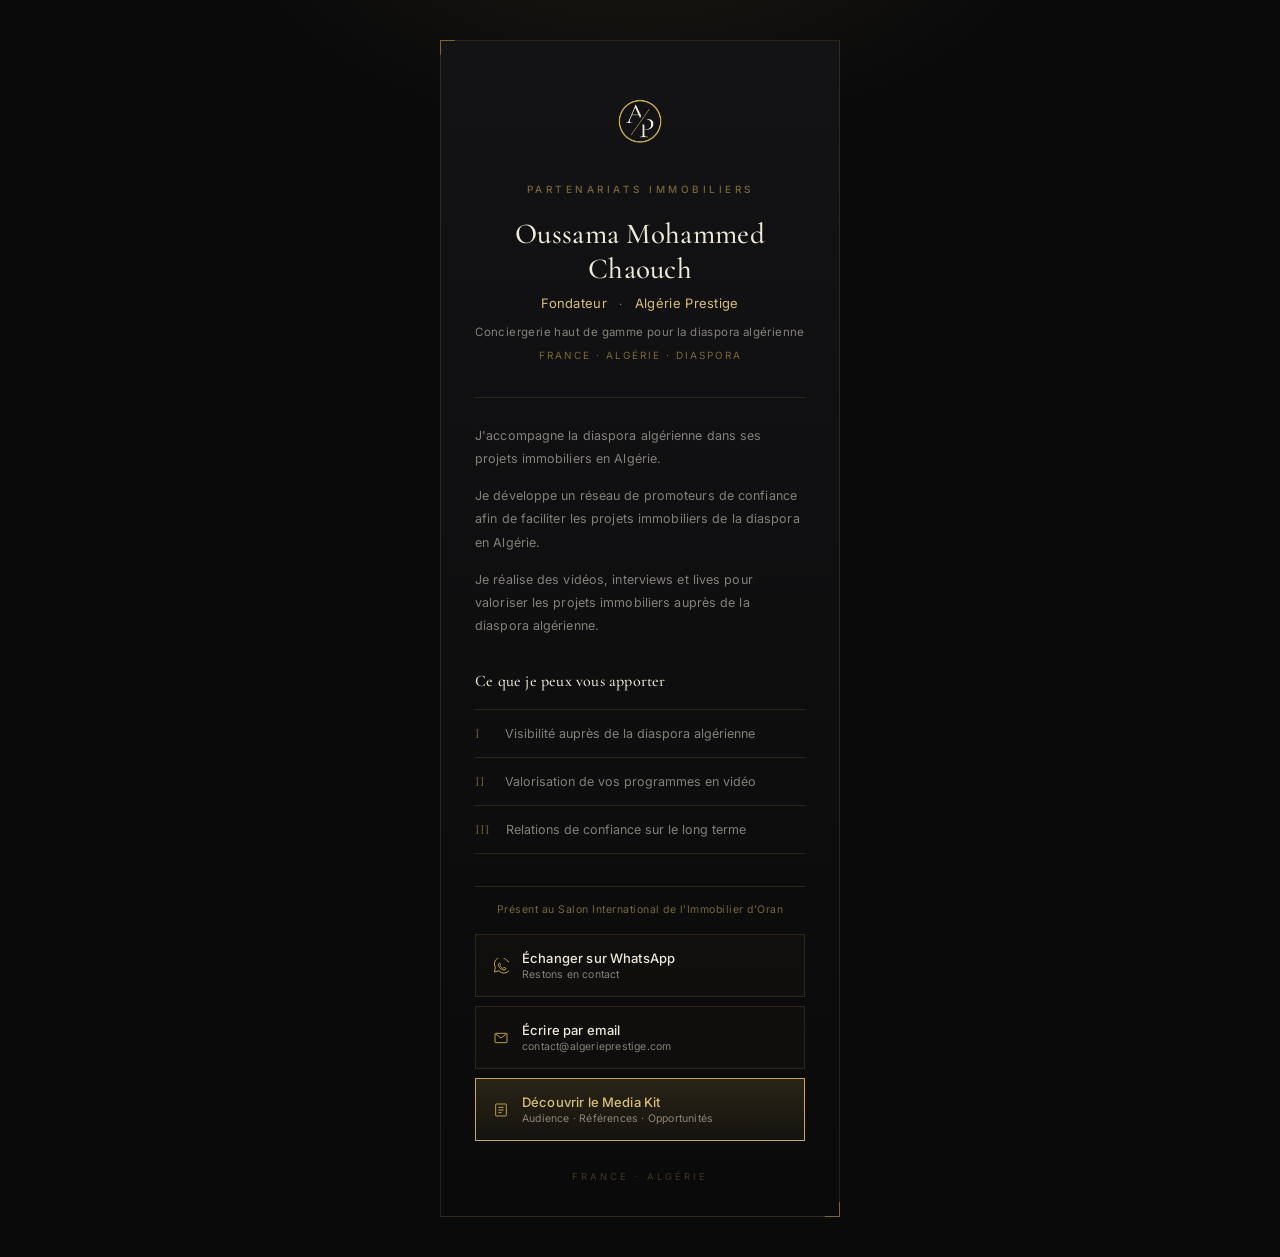
==== carte-de-visite.html @ abb0a169 "Add files via upload" ====
<!DOCTYPE html>
<html lang="fr">
<head>
<meta charset="UTF-8">
<meta name="viewport" content="width=device-width, initial-scale=1.0">
<meta name="description" content="Oussama Mohammed Chaouch, Fondateur d'Algérie Prestige — conciergerie haut de gamme pour la diaspora algérienne.">
<title>Oussama Mohammed Chaouch · Algérie Prestige</title>
<link rel="icon" type="image/svg+xml" href="data:image/svg+xml,%3Csvg xmlns='http://www.w3.org/2000/svg' viewBox='0 0 64 64'%3E%3Crect width='64' height='64' fill='%230a0a0b'/%3E%3Ccircle cx='32' cy='32' r='24' fill='none' stroke='%23C9A84C' stroke-width='2'/%3E%3Ctext x='32' y='40' font-family='Georgia,serif' font-size='22' fill='%23C9A84C' text-anchor='middle'%3EAP%3C/text%3E%3C/svg%3E">
<style>
  /* ---- Fonts ---- */
  @import url('https://fonts.googleapis.com/css2?family=Cormorant+Garamond:wght@400;500;600&family=Inter:wght@400;500;600&display=swap');

  /* ---- Tokens ---- */
  :root{
    --black:#0a0a0b;
    --black-2:#131315;
    --gold:#C9A84C;
    --gold-soft:#D8BE78;
    --gold-dim:#7A6738;
    --paper:#EFE9D8;
    --paper-dim:rgba(239,233,216,0.52);
    --line:rgba(201,168,76,0.16);
  }

  *{ box-sizing:border-box; margin:0; padding:0; }

  html{ -webkit-tap-highlight-color:transparent; }

  body{
    background:
      radial-gradient(ellipse 700px 400px at 50% -8%, rgba(201,168,76,0.09), transparent 60%),
      var(--black);
    color:var(--paper);
    font-family:'Inter',-apple-system,sans-serif;
    min-height:100vh;
    display:flex;
    align-items:center;
    justify-content:center;
    padding:40px 20px;
    -webkit-font-smoothing:antialiased;
  }

  .card{
    width:100%;
    max-width:400px;
  }

  .frame{
    border:1px solid var(--line);
    padding:48px 34px 34px;
    position:relative;
    background:linear-gradient(180deg, var(--black-2) 0%, var(--black) 100%);
  }

  .frame::before,
  .frame::after{
    content:"";
    position:absolute;
    width:14px; height:14px;
    border:1px solid var(--gold-dim);
  }
  .frame::before{ top:-1px; left:-1px; border-right:none; border-bottom:none; }
  .frame::after{ bottom:-1px; right:-1px; border-left:none; border-top:none; }

  /* ---- Logo ---- */
  .seal{
    width:64px; height:64px;
    margin:0 auto 30px;
    display:flex;
    align-items:center;
    justify-content:center;
  }
  .seal img{
    width:100%;
    height:100%;
    object-fit:contain;
    display:block;
  }

  .kicker{
    text-align:center;
    font-size:10px;
    font-weight:500;
    letter-spacing:3.5px;
    text-transform:uppercase;
    color:var(--gold-dim);
    margin-bottom:22px;
  }

  h1{
    text-align:center;
    font-family:'Cormorant Garamond',serif;
    font-weight:500;
    font-size:29px;
    line-height:1.2;
    letter-spacing:0.3px;
    color:var(--paper);
    margin-bottom:8px;
  }

  .role{
    text-align:center;
    font-size:13px;
    color:var(--gold-soft);
    letter-spacing:0.3px;
    margin-bottom:14px;
  }

  .role em{
    font-style:normal;
    color:var(--paper-dim);
    padding:0 8px;
    font-size:11px;
    vertical-align:middle;
  }

  .positioning{
    text-align:center;
    font-size:11.5px;
    color:var(--paper-dim);
    letter-spacing:0.4px;
    margin-bottom:10px;
  }

  .bridge{
    text-align:center;
    font-size:10px;
    color:var(--gold-dim);
    letter-spacing:2px;
    text-transform:uppercase;
    margin-bottom:36px;
  }

  .rule{
    height:1px;
    background:var(--line);
    margin:0 0 26px;
  }

  /* ---- Body copy ---- */
  .desc p{
    font-size:12.5px;
    line-height:1.85;
    color:var(--paper-dim);
    letter-spacing:0.1px;
    margin-bottom:14px;
  }
  .desc p:last-child{ margin-bottom:0; }

  .section-title{
    font-family:'Cormorant Garamond',serif;
    font-size:16px;
    font-weight:500;
    color:var(--paper);
    letter-spacing:0.2px;
    margin:34px 0 18px;
  }

  .offer{
    display:flex;
    flex-direction:column;
  }
  .offer-item{
    display:flex;
    align-items:baseline;
    gap:16px;
    padding:13px 0;
    border-top:1px solid var(--line);
    font-size:12.5px;
    line-height:1.5;
    color:var(--paper-dim);
  }
  .offer-item:last-child{ border-bottom:1px solid var(--line); }
  .offer-item .num{
    font-family:'Cormorant Garamond',serif;
    font-size:14px;
    color:var(--gold-dim);
    flex-shrink:0;
    min-width:14px;
  }

  /* ---- Actions ---- */
  .event{
    text-align:center;
    font-size:10.5px;
    color:var(--gold-dim);
    letter-spacing:0.5px;
    margin-top:32px;
    padding-top:16px;
    border-top:1px solid var(--line);
  }

  .actions{
    display:flex;
    flex-direction:column;
    gap:9px;
    margin-top:18px;
  }

  .btn{
    display:flex;
    align-items:center;
    gap:13px;
    padding:15px 17px;
    border:1px solid var(--line);
    text-decoration:none;
    color:var(--paper);
    font-size:13px;
    letter-spacing:0.15px;
    transition:border-color 0.25s ease, background 0.25s ease, transform 0.15s ease;
    background:rgba(201,168,76,0.02);
    -webkit-tap-highlight-color:transparent;
  }
  .btn:active{ transform:scale(0.99); background:rgba(201,168,76,0.08); }

  .btn .ic{
    width:16px; height:16px;
    flex-shrink:0;
    stroke:var(--gold);
    fill:none;
    stroke-width:1.4;
  }

  .btn .label{ flex:1; font-weight:500; color:var(--paper); }
  .btn .sub{
    font-size:10.5px;
    font-weight:400;
    color:var(--paper-dim);
    display:block;
    margin-top:2px;
    letter-spacing:0.2px;
  }

  .btn.primary{
    border-color:var(--gold);
    background:linear-gradient(180deg, rgba(201,168,76,0.16), rgba(201,168,76,0.05));
    transition:border-color 0.25s ease, background 0.25s ease, transform 0.15s ease, box-shadow 0.25s ease;
  }
  .btn.primary .label{ color:var(--gold-soft); }
  .btn.primary:hover{
    border-color:var(--gold-soft);
    box-shadow:0 4px 18px rgba(201,168,76,0.18);
    transform:translateY(-1px);
  }
  .btn.primary:active{
    transform:translateY(0) scale(0.99);
    box-shadow:0 2px 10px rgba(201,168,76,0.14);
  }

  .btn.ghost{
    border-color:transparent;
    background:none;
    justify-content:center;
    padding:13px;
  }
  .btn.ghost .label{
    flex:none;
    font-size:11.5px;
    color:var(--paper-dim);
    font-weight:400;
    letter-spacing:0.3px;
  }
  .btn.ghost .ic{ stroke:var(--paper-dim); }

  .footer{
    text-align:center;
    font-size:9.5px;
    letter-spacing:3px;
    text-transform:uppercase;
    color:rgba(201,168,76,0.28);
    margin-top:30px;
  }

  @media (prefers-reduced-motion:no-preference){
    .frame{ animation:rise 0.7s cubic-bezier(0.16,1,0.3,1) both; }
    @keyframes rise{
      from{ opacity:0; transform:translateY(10px); }
      to{ opacity:1; transform:translateY(0); }
    }
  }

  @media (prefers-reduced-motion:reduce){
    *{ animation:none !important; transition:none !important; }
  }

  a:focus-visible, .btn:focus-visible{
    outline:1px solid var(--gold);
    outline-offset:2px;
  }
</style>
</head>
<body>

<main class="card">
  <div class="frame">

    <div class="seal"><img src="[data-uri]" alt="Logo Algérie Prestige"></div>
    <div class="kicker">Partenariats Immobiliers</div>

    <h1>Oussama Mohammed Chaouch</h1>
    <div class="role">Fondateur <em>&middot;</em> Algérie Prestige</div>
    <div class="positioning">Conciergerie haut de gamme pour la diaspora algérienne</div>
    <div class="bridge">France &middot; Algérie &middot; Diaspora</div>

    <div class="rule"></div>

    <div class="desc">
      <p>J'accompagne la diaspora algérienne dans ses projets immobiliers en Algérie.</p>
      <p>Je développe un réseau de promoteurs de confiance afin de faciliter les projets immobiliers de la diaspora en Algérie.</p>
      <p>Je réalise des vidéos, interviews et lives pour valoriser les projets immobiliers auprès de la diaspora algérienne.</p>
    </div>

    <div class="section-title">Ce que je peux vous apporter</div>
    <div class="offer">
      <div class="offer-item"><span class="num">I</span><span>Visibilité auprès de la diaspora algérienne</span></div>
      <div class="offer-item"><span class="num">II</span><span>Valorisation de vos programmes en vidéo</span></div>
      <div class="offer-item"><span class="num">III</span><span>Relations de confiance sur le long terme</span></div>
    </div>

    <div class="event">Présent au Salon International de l'Immobilier d'Oran</div>

    <div class="actions">
      <a class="btn" href="https://wa.me/33769335116" target="_blank" rel="noopener">
        <svg class="ic" viewBox="0 0 24 24" aria-hidden="true"><path d="M20.5 3.5a10 10 0 0 0-16.9 10.7L2 21l6.9-1.8A10 10 0 1 0 20.5 3.5Z"/><path d="M8.5 8.7c.3-.7.6-.7.9-.7h.6c.2 0 .4 0 .6.5s.7 1.7.8 1.8c.1.2.1.3 0 .5-.1.2-.2.3-.4.5s-.4.4-.2.7c.2.4 1 1.5 2.1 2.4 1.4 1.2 1.9 1.3 2.2 1.2.3-.1.9-.9 1.1-1.2.2-.3.4-.3.7-.2s1.7.8 2 .9c.3.1.5.2.5.4 0 .2 0 1-.4 1.5s-1.4 1-2.5 1c-2.1 0-4.3-1.2-5.9-2.7C8.9 13.6 8 11.7 8 10.2c0-.6.2-1 .5-1.5Z"/></svg>
        <span class="label">Échanger sur WhatsApp<span class="sub">Restons en contact</span></span>
      </a>

      <a class="btn" href="mailto:contact@algerieprestige.com">
        <svg class="ic" viewBox="0 0 24 24" aria-hidden="true"><rect x="3" y="5" width="18" height="14" rx="1"/><path d="m4 6 8 6 8-6"/></svg>
        <span class="label">Écrire par email<span class="sub">contact@algerieprestige.com</span></span>
      </a>

      <a class="btn primary" href="https://algerieprestige.com/mediakit.html" target="_blank" rel="noopener">
        <svg class="ic" viewBox="0 0 24 24" aria-hidden="true"><rect x="4" y="3" width="16" height="18" rx="1"/><path d="M8 8h8M8 12h8M8 16h5"/></svg>
        <span class="label">Découvrir le Media Kit<span class="sub">Audience &middot; Références &middot; Opportunités</span></span>
      </a>

    </div>

    <div class="footer">France &middot; Algérie</div>

  </div>
</main>

</body>
</html>
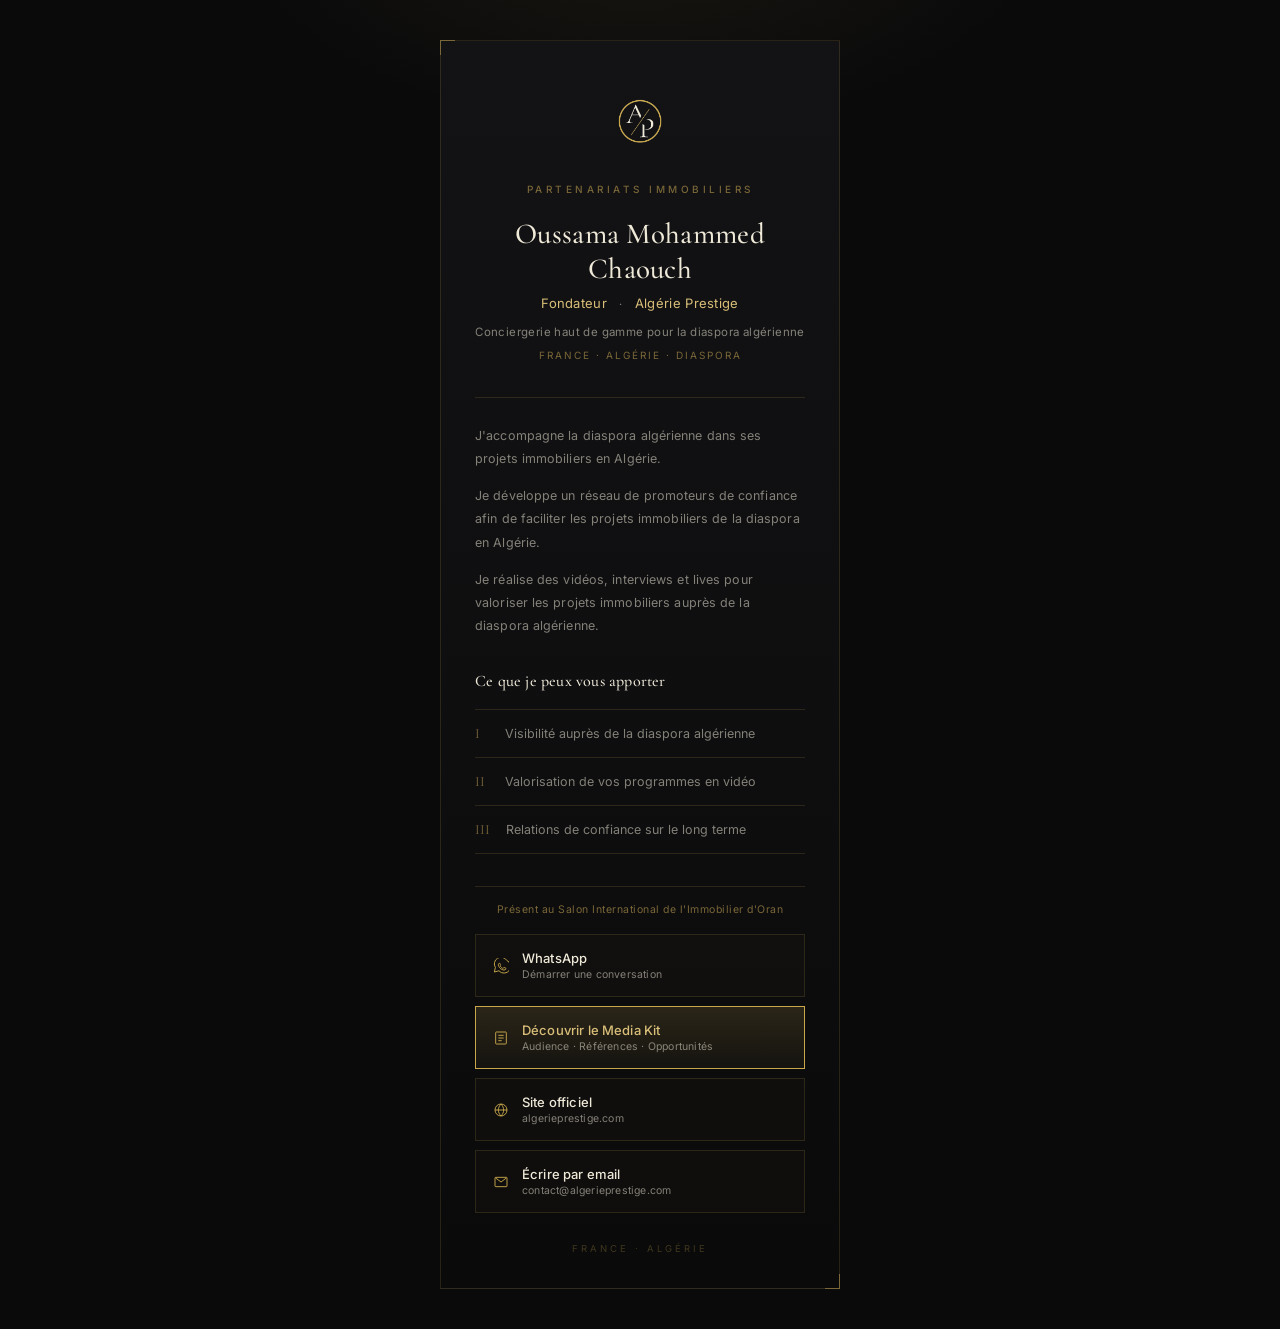
==== commit 5ea9fa67: "Add files via upload" ====
--- a/carte-de-visite.html
+++ b/carte-de-visite.html
@@ -320,9 +320,19 @@
     <div class="event">Présent au Salon International de l'Immobilier d'Oran</div>
 
     <div class="actions">
-      <a class="btn" href="https://wa.me/33769335116" target="_blank" rel="noopener">
+      <a class="btn" href="https://wa.me/33769335116?text=Bonjour%20Oussama%2C%20ravi%20de%20vous%20avoir%20rencontr%C3%A9%20au%20Salon%20International%20de%20l%27Immobilier%20d%27Oran." target="_blank" rel="noopener">
         <svg class="ic" viewBox="0 0 24 24" aria-hidden="true"><path d="M20.5 3.5a10 10 0 0 0-16.9 10.7L2 21l6.9-1.8A10 10 0 1 0 20.5 3.5Z"/><path d="M8.5 8.7c.3-.7.6-.7.9-.7h.6c.2 0 .4 0 .6.5s.7 1.7.8 1.8c.1.2.1.3 0 .5-.1.2-.2.3-.4.5s-.4.4-.2.7c.2.4 1 1.5 2.1 2.4 1.4 1.2 1.9 1.3 2.2 1.2.3-.1.9-.9 1.1-1.2.2-.3.4-.3.7-.2s1.7.8 2 .9c.3.1.5.2.5.4 0 .2 0 1-.4 1.5s-1.4 1-2.5 1c-2.1 0-4.3-1.2-5.9-2.7C8.9 13.6 8 11.7 8 10.2c0-.6.2-1 .5-1.5Z"/></svg>
-        <span class="label">Échanger sur WhatsApp<span class="sub">Restons en contact</span></span>
+        <span class="label">WhatsApp<span class="sub">Démarrer une conversation</span></span>
+      </a>
+
+      <a class="btn primary" href="https://algerieprestige.com/mediakit.html" target="_blank" rel="noopener">
+        <svg class="ic" viewBox="0 0 24 24" aria-hidden="true"><rect x="4" y="3" width="16" height="18" rx="1"/><path d="M8 8h8M8 12h8M8 16h5"/></svg>
+        <span class="label">Découvrir le Media Kit<span class="sub">Audience &middot; Références &middot; Opportunités</span></span>
+      </a>
+
+      <a class="btn" href="https://algerieprestige.com" target="_blank" rel="noopener">
+        <svg class="ic" viewBox="0 0 24 24" aria-hidden="true"><circle cx="12" cy="12" r="9"/><path d="M3 12h18M12 3c2.5 2.6 4 6 4 9s-1.5 6.4-4 9c-2.5-2.6-4-6-4-9s1.5-6.4 4-9Z"/></svg>
+        <span class="label">Site officiel<span class="sub">algerieprestige.com</span></span>
       </a>
 
       <a class="btn" href="mailto:contact@algerieprestige.com">
@@ -330,11 +340,6 @@
         <span class="label">Écrire par email<span class="sub">contact@algerieprestige.com</span></span>
       </a>
 
-      <a class="btn primary" href="https://algerieprestige.com/mediakit.html" target="_blank" rel="noopener">
-        <svg class="ic" viewBox="0 0 24 24" aria-hidden="true"><rect x="4" y="3" width="16" height="18" rx="1"/><path d="M8 8h8M8 12h8M8 16h5"/></svg>
-        <span class="label">Découvrir le Media Kit<span class="sub">Audience &middot; Références &middot; Opportunités</span></span>
-      </a>
-
     </div>
 
     <div class="footer">France &middot; Algérie</div>
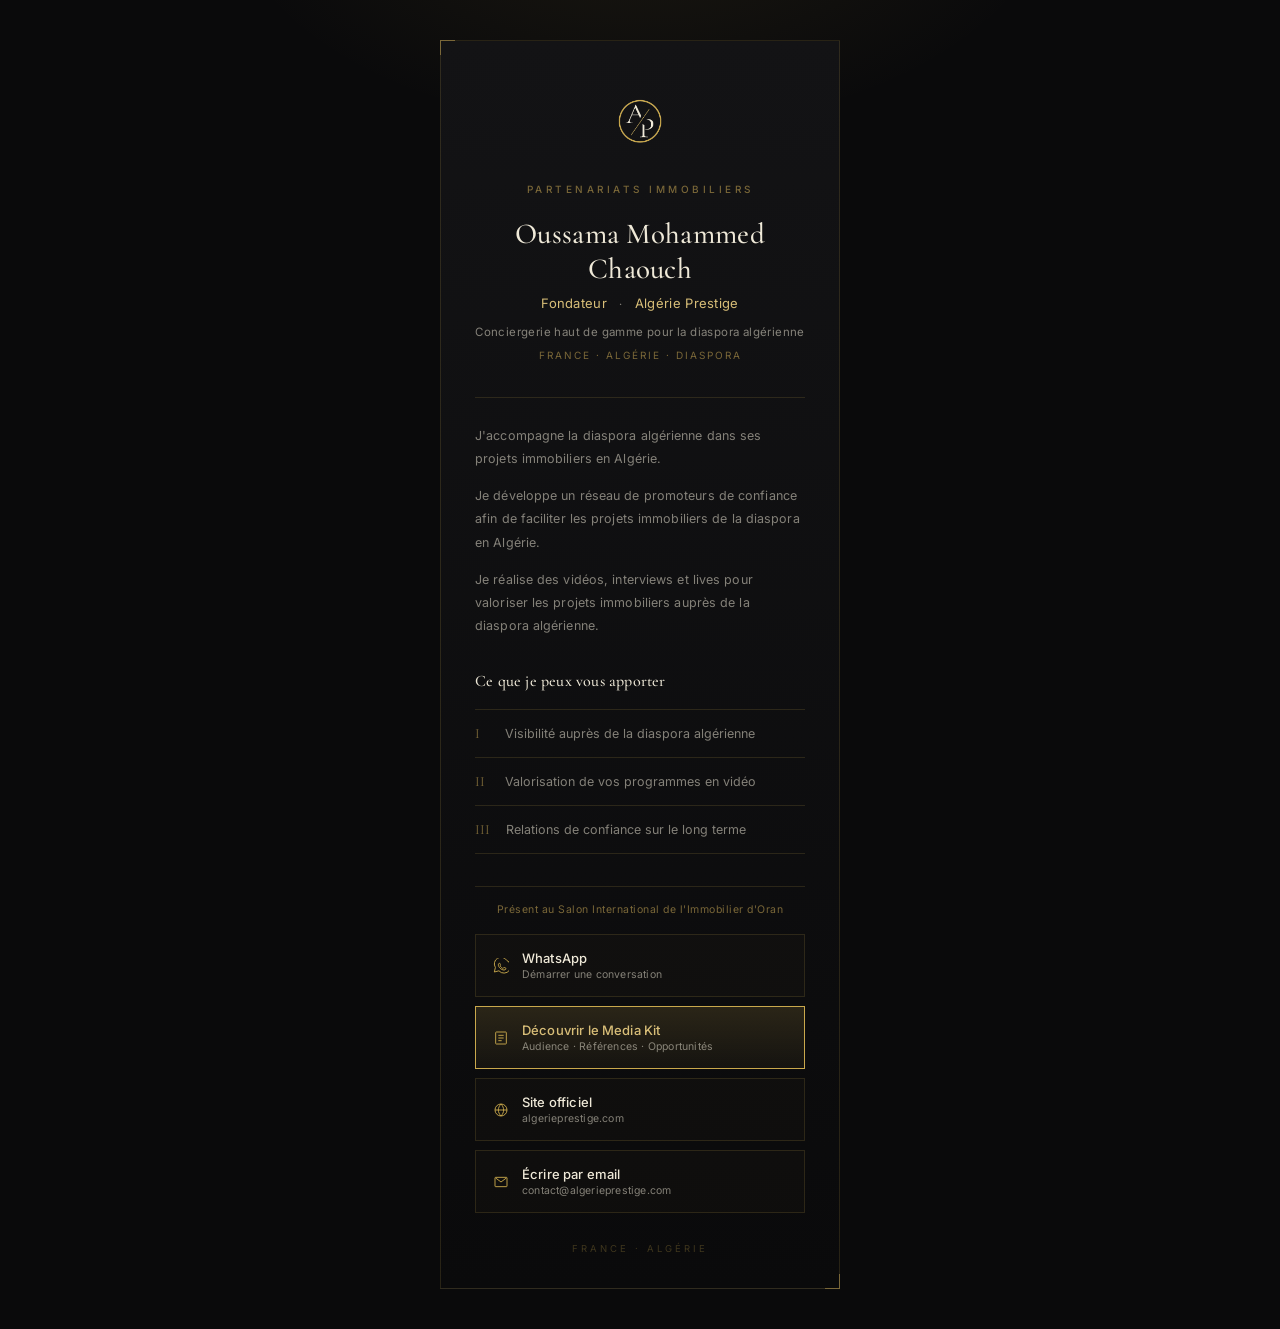
==== commit a9dbfa5b: "Add files via upload" ====
--- a/carte-de-visite.html
+++ b/carte-de-visite.html
@@ -3,13 +3,13 @@
 <head>
 <meta charset="UTF-8">
 <meta name="viewport" content="width=device-width, initial-scale=1.0">
-<meta name="description" content="Oussama Mohammed Chaouch, Fondateur d'Algérie Prestige — conciergerie haut de gamme pour la diaspora algérienne.">
+<meta name="description" content="Oussama Mohammed Chaouch, Fondateur d'Algérie Prestige, conciergerie haut de gamme pour la diaspora algérienne.">
 <title>Oussama Mohammed Chaouch · Algérie Prestige</title>
 <link rel="icon" type="image/svg+xml" href="data:image/svg+xml,%3Csvg xmlns='http://www.w3.org/2000/svg' viewBox='0 0 64 64'%3E%3Crect width='64' height='64' fill='%230a0a0b'/%3E%3Ccircle cx='32' cy='32' r='24' fill='none' stroke='%23C9A84C' stroke-width='2'/%3E%3Ctext x='32' y='40' font-family='Georgia,serif' font-size='22' fill='%23C9A84C' text-anchor='middle'%3EAP%3C/text%3E%3C/svg%3E">
+<link rel="stylesheet" href="assets/fonts/fonts.css">
 <style>
   /* ---- Fonts ---- */
-  @import url('https://fonts.googleapis.com/css2?family=Cormorant+Garamond:wght@400;500;600&family=Inter:wght@400;500;600&display=swap');
-
+  
   /* ---- Tokens ---- */
   :root{
     --black:#0a0a0b;
@@ -320,7 +320,7 @@
     <div class="event">Présent au Salon International de l'Immobilier d'Oran</div>
 
     <div class="actions">
-      <a class="btn" href="https://wa.me/33769335116?text=Bonjour%20Oussama%2C%20ravi%20de%20vous%20avoir%20rencontr%C3%A9%20au%20Salon%20International%20de%20l%27Immobilier%20d%27Oran." target="_blank" rel="noopener">
+      <a class="btn" href="https://wa.me/33769335116?text=Bonjour%20Oussama%2C%20ravi%20de%20vous%20avoir%20rencontr%C3%A9.%20Restons%20en%20contact." target="_blank" rel="noopener">
         <svg class="ic" viewBox="0 0 24 24" aria-hidden="true"><path d="M20.5 3.5a10 10 0 0 0-16.9 10.7L2 21l6.9-1.8A10 10 0 1 0 20.5 3.5Z"/><path d="M8.5 8.7c.3-.7.6-.7.9-.7h.6c.2 0 .4 0 .6.5s.7 1.7.8 1.8c.1.2.1.3 0 .5-.1.2-.2.3-.4.5s-.4.4-.2.7c.2.4 1 1.5 2.1 2.4 1.4 1.2 1.9 1.3 2.2 1.2.3-.1.9-.9 1.1-1.2.2-.3.4-.3.7-.2s1.7.8 2 .9c.3.1.5.2.5.4 0 .2 0 1-.4 1.5s-1.4 1-2.5 1c-2.1 0-4.3-1.2-5.9-2.7C8.9 13.6 8 11.7 8 10.2c0-.6.2-1 .5-1.5Z"/></svg>
         <span class="label">WhatsApp<span class="sub">Démarrer une conversation</span></span>
       </a>
--- a/assets/fonts/fonts.css
+++ b/assets/fonts/fonts.css
@@ -0,0 +1,19 @@
+/* Polices hébergées sur le site (aucune requête vers un serveur tiers). Sous-ensemble latin, licence SIL OFL. */
+@font-face{font-family:'Cormorant Garamond';font-style:normal;font-weight:300;font-display:swap;src:url(cormorant-garamond-latin-300-normal.woff2) format('woff2')}
+@font-face{font-family:'Cormorant Garamond';font-style:normal;font-weight:400;font-display:swap;src:url(cormorant-garamond-latin-400-normal.woff2) format('woff2')}
+@font-face{font-family:'Cormorant Garamond';font-style:normal;font-weight:500;font-display:swap;src:url(cormorant-garamond-latin-500-normal.woff2) format('woff2')}
+@font-face{font-family:'Cormorant Garamond';font-style:normal;font-weight:600;font-display:swap;src:url(cormorant-garamond-latin-600-normal.woff2) format('woff2')}
+@font-face{font-family:'Cormorant Garamond';font-style:italic;font-weight:300;font-display:swap;src:url(cormorant-garamond-latin-300-italic.woff2) format('woff2')}
+@font-face{font-family:'Cormorant Garamond';font-style:italic;font-weight:400;font-display:swap;src:url(cormorant-garamond-latin-400-italic.woff2) format('woff2')}
+@font-face{font-family:'Cormorant Garamond';font-style:italic;font-weight:500;font-display:swap;src:url(cormorant-garamond-latin-500-italic.woff2) format('woff2')}
+@font-face{font-family:'DM Sans';font-style:normal;font-weight:300;font-display:swap;src:url(dm-sans-latin-300-normal.woff2) format('woff2')}
+@font-face{font-family:'DM Sans';font-style:normal;font-weight:400;font-display:swap;src:url(dm-sans-latin-400-normal.woff2) format('woff2')}
+@font-face{font-family:'DM Sans';font-style:normal;font-weight:500;font-display:swap;src:url(dm-sans-latin-500-normal.woff2) format('woff2')}
+@font-face{font-family:'Montserrat';font-style:normal;font-weight:300;font-display:swap;src:url(montserrat-latin-300-normal.woff2) format('woff2')}
+@font-face{font-family:'Montserrat';font-style:normal;font-weight:400;font-display:swap;src:url(montserrat-latin-400-normal.woff2) format('woff2')}
+@font-face{font-family:'Montserrat';font-style:normal;font-weight:500;font-display:swap;src:url(montserrat-latin-500-normal.woff2) format('woff2')}
+@font-face{font-family:'Montserrat';font-style:normal;font-weight:600;font-display:swap;src:url(montserrat-latin-600-normal.woff2) format('woff2')}
+@font-face{font-family:'Montserrat';font-style:normal;font-weight:700;font-display:swap;src:url(montserrat-latin-700-normal.woff2) format('woff2')}
+@font-face{font-family:'Inter';font-style:normal;font-weight:400;font-display:swap;src:url(inter-latin-400-normal.woff2) format('woff2')}
+@font-face{font-family:'Inter';font-style:normal;font-weight:500;font-display:swap;src:url(inter-latin-500-normal.woff2) format('woff2')}
+@font-face{font-family:'Inter';font-style:normal;font-weight:600;font-display:swap;src:url(inter-latin-600-normal.woff2) format('woff2')}
